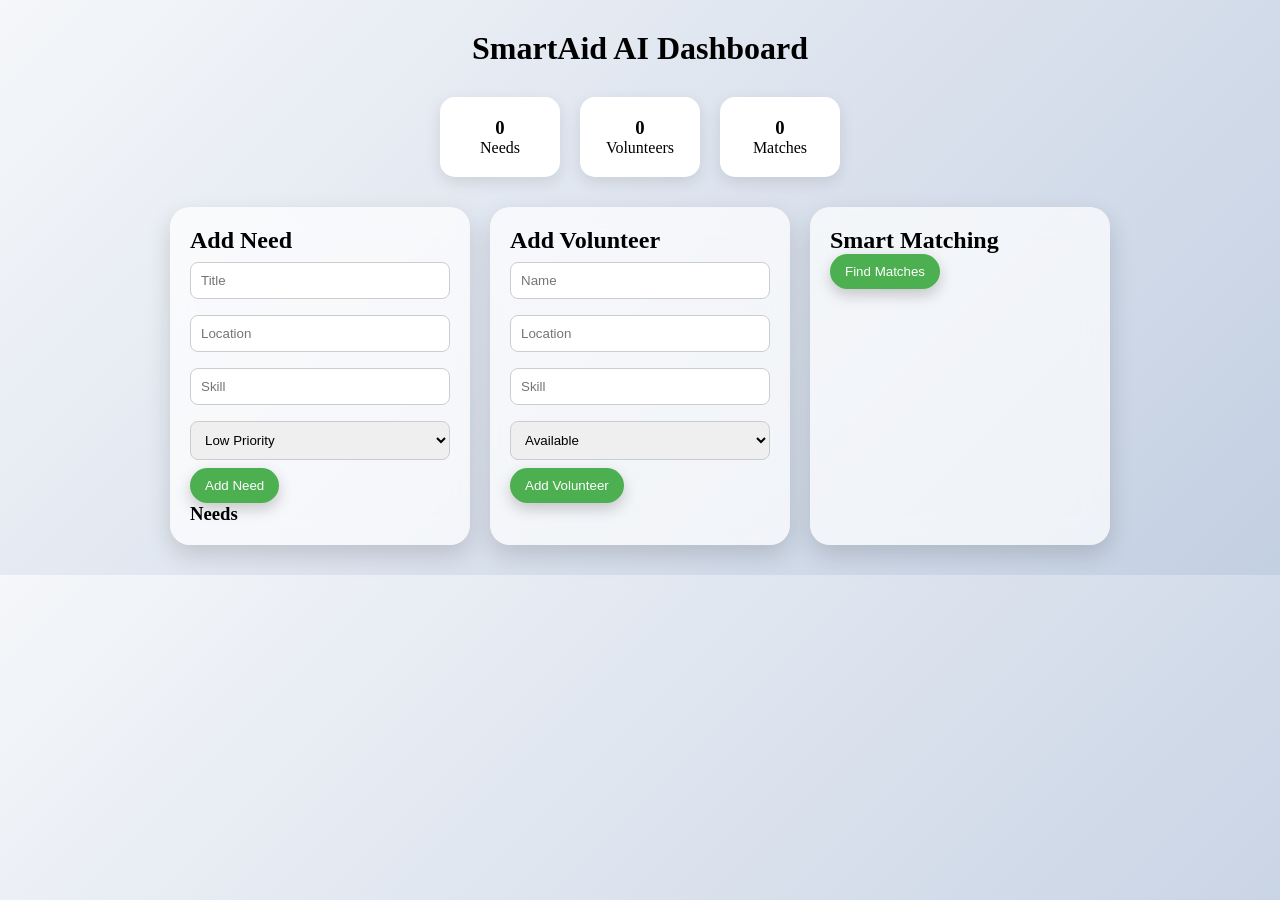
==== frontend/dashboard.html @ 3890c7d8 "first commit" ====
<!DOCTYPE html>
<html>
<head>
    <title>SmartAid Dashboard</title>
    <link rel="stylesheet" href="style.css">
</head>

<body>

<h1 class="title">SmartAid AI Dashboard</h1>

<!-- 🔥 STATS -->
<div class="stats">
    <div class="stat-card">
        <h3 id="needCount">0</h3>
        <p>Needs</p>
    </div>

    <div class="stat-card">
        <h3 id="volCount">0</h3>
        <p>Volunteers</p>
    </div>

    <div class="stat-card">
        <h3 id="matchCount">0</h3>
        <p>Matches</p>
    </div>
</div>

<div class="container">

    <!-- ADD NEED -->
    <div class="card">
        <h2>Add Need</h2>

        <input id="needTitle" placeholder="Title">
        <input id="needLocation" placeholder="Location">
        <input id="needSkill" placeholder="Skill">

        <select id="needPriority">
            <option value="low">Low Priority</option>
            <option value="medium">Medium Priority</option>
            <option value="high">High Priority</option>
        </select>

        <button onclick="addNeed()">Add Need</button>

        <h3>Needs</h3>
        <ul id="needsList"></ul>
    </div>

    <!-- ADD VOLUNTEER -->
    <div class="card">
        <h2>Add Volunteer</h2>

        <input id="volName" placeholder="Name">
        <input id="volLocation" placeholder="Location">
        <input id="volSkill" placeholder="Skill">

        <select id="volAvailability">
            <option value="yes">Available</option>
            <option value="no">Not Available</option>
        </select>

        <button onclick="addVolunteer()">Add Volunteer</button>
    </div>

    <!-- MATCH -->
    <div class="card">
        <h2>Smart Matching</h2>

        <button onclick="findMatches()">Find Matches</button>

        <div id="results"></div>
    </div>

</div>

<script>

const API = "http://127.0.0.1:8000";

let needsList = [];
let volunteerCount = 0;
let matchCount = 0;

// UPDATE STATS
function updateStats() {
    document.getElementById("needCount").innerText = needsList.length;
    document.getElementById("volCount").innerText = volunteerCount;
    document.getElementById("matchCount").innerText = matchCount;
}

// ADD NEED
async function addNeed() {
    const title = document.getElementById("needTitle").value;
    const location = document.getElementById("needLocation").value;
    const skill = document.getElementById("needSkill").value;
    const priority = document.getElementById("needPriority").value;

    await fetch(`${API}/add_need`, {
        method: "POST",
        headers: {"Content-Type": "application/json"},
        body: JSON.stringify({title, location, skill, priority})
    });

    needsList.push(title + " (" + priority + ")");
    renderNeeds();
    updateStats();
}

// SHOW NEEDS
function renderNeeds() {
    const list = document.getElementById("needsList");
    list.innerHTML = "";

    needsList.forEach(n => {
        const li = document.createElement("li");
        li.innerText = n;
        list.appendChild(li);
    });
}

// ADD VOLUNTEER
async function addVolunteer() {
    const name = document.getElementById("volName").value;
    const location = document.getElementById("volLocation").value;
    const skill = document.getElementById("volSkill").value;
    const availability = document.getElementById("volAvailability").value;

    await fetch(`${API}/add_volunteer`, {
        method: "POST",
        headers: {"Content-Type": "application/json"},
        body: JSON.stringify({name, location, skill, availability})
    });

    volunteerCount++;
    updateStats();
}

// MATCH
async function findMatches() {
    const res = await fetch(`${API}/match`);
    const data = await res.json();

    const resultDiv = document.getElementById("results");
    resultDiv.innerHTML = "";

    matchCount = data.length;
    updateStats();

    data.forEach(item => {

        let color = "green";

        if (item.priority === "high") color = "red";
        else if (item.priority === "medium") color = "orange";

        const explanation = `
Matched because:
✔ Location matched
✔ Skill matched
✔ Priority is ${item.priority}
✔ Volunteer is ${item.availability}
        `;

        const div = document.createElement("div");

        div.className = "result-card";
        div.style.borderLeft = `6px solid ${color}`;

        div.innerHTML = `
            <b>${item.need}</b> 
            <span style="color:${color}">(${item.priority})</span><br>
            Volunteer: ${item.volunteer}<br>
            Availability: ${item.availability}<br>
            Score: ${item.score}<br><br>
            <small>${explanation}</small>
        `;

        resultDiv.appendChild(div);
    });
}

</script>

</body>
</html>
---- frontend/style.css ----
/* RESET */
* {
    margin: 0;
    padding: 0;
    box-sizing: border-box;
}

/* ================= HOME PAGE ================= */

.home-body {
    font-family: 'Poppins', cursive;
    background: linear-gradient(-45deg, #1b5e20, #2e7d32, #4caf50, #81c784);
    background-size: 400% 400%;
    animation: gradientMove 10s ease infinite;
    color: white;
    text-align: center;
    min-height: 100vh;
    overflow: hidden;
}

/* GRADIENT ANIMATION */
@keyframes gradientMove {
    0% { background-position: 0% 50%; }
    50% { background-position: 100% 50%; }
    100% { background-position: 0% 50%; }
}

/* FLOATING BLOBS */
.blob, .blob2 {
    position: absolute;
    width: 300px;
    height: 300px;
    background: rgba(255,255,255,0.2);
    border-radius: 50%;
    filter: blur(80px);
    animation: float 10s infinite alternate;
    z-index: 0;
}

.blob {
    top: 10%;
    left: 10%;
}

.blob2 {
    bottom: 10%;
    right: 10%;
}

@keyframes float {
    from { transform: translateY(0px); }
    to { transform: translateY(50px); }
}

/* HERO */
.hero {
    position: relative;
    z-index: 1;
    padding: 120px 20px;
    animation: fadeIn 1.5s ease;
}

.hero h1 {
    font-size: 60px;
    letter-spacing: 2px;
}

.tagline {
    font-size: 22px;
    margin: 20px 0;
    opacity: 0.9;
}

/* FADE */
@keyframes fadeIn {
    from {
        opacity: 0;
        transform: translateY(30px);
    }
    to {
        opacity: 1;
        transform: translateY(0);
    }
}

/* JELLY BUTTON + PULSE */
.hero button {
    padding: 14px 30px;
    font-size: 16px;
    border-radius: 30px;
    border: none;
    background: white;
    color: #2e7d32;
    cursor: pointer;
    animation: pulse 2s infinite;
    transition: 0.3s;
}

.hero button:hover {
    transform: scale(1.1);
}

.hero button:active {
    transform: scale(0.9);
}

@keyframes pulse {
    0% { box-shadow: 0 0 0 0 rgba(255,255,255,0.7); }
    70% { box-shadow: 0 0 0 20px rgba(255,255,255,0); }
    100% { box-shadow: 0 0 0 0 rgba(255,255,255,0); }
}

/* FEATURES */
.features {
    position: relative;
    z-index: 1;
    display: flex;
    justify-content: center;
    gap: 30px;
    padding: 50px;
}

/* GLASS CARDS */
.feature {
    background: rgba(255,255,255,0.15);
    backdrop-filter: blur(10px);
    padding: 25px;
    border-radius: 20px;
    width: 220px;
    transition: all 0.4s ease;
    box-shadow: 0 10px 30px rgba(0,0,0,0.2);
}

.feature:hover {
    transform: translateY(-10px) scale(1.05);
}

/* ================= DASHBOARD ================= */

body {
    font-family: "Times New Roman", serif;
    background: linear-gradient(135deg, #f5f7fa, #c3cfe2);
}

h1 {
    text-align: center;
    margin: 30px 0;
}

.stats {
    display: flex;
    justify-content: center;
    gap: 20px;
}

.stat-card {
    background: white;
    padding: 20px;
    border-radius: 15px;
    width: 120px;
    text-align: center;
    box-shadow: 0 5px 15px rgba(0,0,0,0.1);
}

.container {
    display: flex;
    justify-content: center;
    gap: 20px;
    padding: 30px;
}

.card {
    background: rgba(255,255,255,0.7);
    backdrop-filter: blur(12px);
    padding: 20px;
    border-radius: 20px;
    width: 300px;
    box-shadow: 0 10px 25px rgba(0,0,0,0.15);
    transition: 0.3s;
}

.card:hover {
    transform: translateY(-8px);
}

input, select {
    width: 100%;
    padding: 10px;
    margin: 8px 0;
    border-radius: 8px;
    border: 1px solid #ccc;
}

button {
    padding: 10px 15px;
    border-radius: 25px;
    border: none;
    background: #4CAF50;
    color: white;
    cursor: pointer;
    transition: 0.3s;
    box-shadow: 0 6px 15px rgba(0,0,0,0.2);
}

button:hover {
    transform: scale(1.08);
}

button:active {
    transform: scale(0.92);
}

.result-card {
    background: white;
    padding: 10px;
    margin: 10px 0;
    border-left: 5px solid red;
    border-radius: 10px;
}
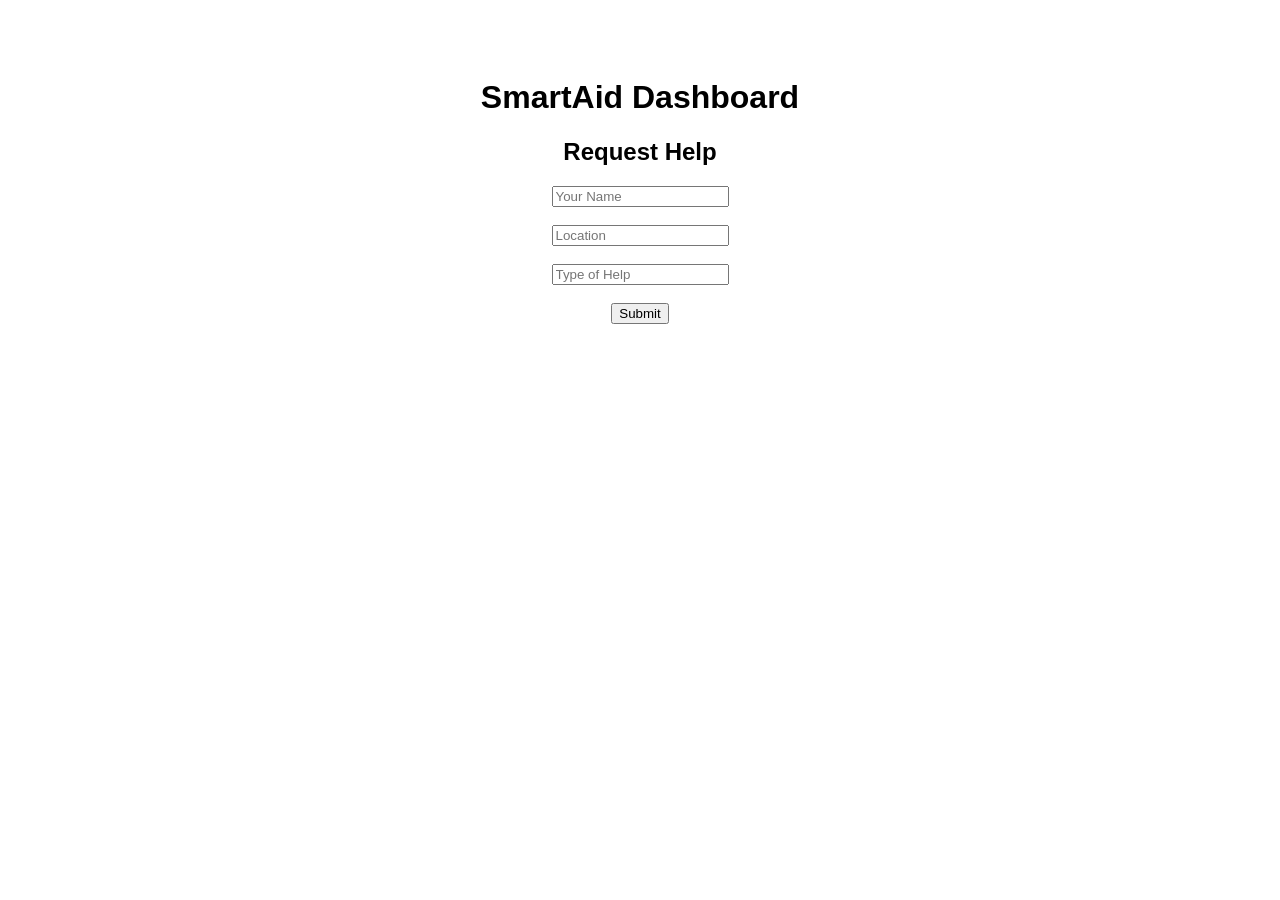
==== commit ccfcb162: "final clean structure" ====
--- a/frontend/dashboard.html
+++ b/frontend/dashboard.html
@@ -1,187 +1,30 @@
 <!DOCTYPE html>
 <html>
 <head>
-    <title>SmartAid Dashboard</title>
-    <link rel="stylesheet" href="style.css">
+<title>Dashboard</title>
 </head>
 
-<body>
+<body style="font-family: Arial; text-align:center; padding:50px;">
 
-<h1 class="title">SmartAid AI Dashboard</h1>
+<h1>SmartAid Dashboard</h1>
 
-<!-- 🔥 STATS -->
-<div class="stats">
-    <div class="stat-card">
-        <h3 id="needCount">0</h3>
-        <p>Needs</p>
-    </div>
+<h2>Request Help</h2>
 
-    <div class="stat-card">
-        <h3 id="volCount">0</h3>
-        <p>Volunteers</p>
-    </div>
+<form id="helpForm">
+  <input type="text" placeholder="Your Name" required><br><br>
+  <input type="text" placeholder="Location" required><br><br>
+  <input type="text" placeholder="Type of Help" required><br><br>
+  <button type="submit">Submit</button>
+</form>
 
-    <div class="stat-card">
-        <h3 id="matchCount">0</h3>
-        <p>Matches</p>
-    </div>
-</div>
-
-<div class="container">
-
-    <!-- ADD NEED -->
-    <div class="card">
-        <h2>Add Need</h2>
-
-        <input id="needTitle" placeholder="Title">
-        <input id="needLocation" placeholder="Location">
-        <input id="needSkill" placeholder="Skill">
-
-        <select id="needPriority">
-            <option value="low">Low Priority</option>
-            <option value="medium">Medium Priority</option>
-            <option value="high">High Priority</option>
-        </select>
-
-        <button onclick="addNeed()">Add Need</button>
-
-        <h3>Needs</h3>
-        <ul id="needsList"></ul>
-    </div>
-
-    <!-- ADD VOLUNTEER -->
-    <div class="card">
-        <h2>Add Volunteer</h2>
-
-        <input id="volName" placeholder="Name">
-        <input id="volLocation" placeholder="Location">
-        <input id="volSkill" placeholder="Skill">
-
-        <select id="volAvailability">
-            <option value="yes">Available</option>
-            <option value="no">Not Available</option>
-        </select>
-
-        <button onclick="addVolunteer()">Add Volunteer</button>
-    </div>
-
-    <!-- MATCH -->
-    <div class="card">
-        <h2>Smart Matching</h2>
-
-        <button onclick="findMatches()">Find Matches</button>
-
-        <div id="results"></div>
-    </div>
-
-</div>
+<div id="output"></div>
 
 <script>
-
-const API = "http://127.0.0.1:8000";
-
-let needsList = [];
-let volunteerCount = 0;
-let matchCount = 0;
-
-// UPDATE STATS
-function updateStats() {
-    document.getElementById("needCount").innerText = needsList.length;
-    document.getElementById("volCount").innerText = volunteerCount;
-    document.getElementById("matchCount").innerText = matchCount;
-}
-
-// ADD NEED
-async function addNeed() {
-    const title = document.getElementById("needTitle").value;
-    const location = document.getElementById("needLocation").value;
-    const skill = document.getElementById("needSkill").value;
-    const priority = document.getElementById("needPriority").value;
-
-    await fetch(`${API}/add_need`, {
-        method: "POST",
-        headers: {"Content-Type": "application/json"},
-        body: JSON.stringify({title, location, skill, priority})
-    });
-
-    needsList.push(title + " (" + priority + ")");
-    renderNeeds();
-    updateStats();
-}
-
-// SHOW NEEDS
-function renderNeeds() {
-    const list = document.getElementById("needsList");
-    list.innerHTML = "";
-
-    needsList.forEach(n => {
-        const li = document.createElement("li");
-        li.innerText = n;
-        list.appendChild(li);
-    });
-}
-
-// ADD VOLUNTEER
-async function addVolunteer() {
-    const name = document.getElementById("volName").value;
-    const location = document.getElementById("volLocation").value;
-    const skill = document.getElementById("volSkill").value;
-    const availability = document.getElementById("volAvailability").value;
-
-    await fetch(`${API}/add_volunteer`, {
-        method: "POST",
-        headers: {"Content-Type": "application/json"},
-        body: JSON.stringify({name, location, skill, availability})
-    });
-
-    volunteerCount++;
-    updateStats();
-}
-
-// MATCH
-async function findMatches() {
-    const res = await fetch(`${API}/match`);
-    const data = await res.json();
-
-    const resultDiv = document.getElementById("results");
-    resultDiv.innerHTML = "";
-
-    matchCount = data.length;
-    updateStats();
-
-    data.forEach(item => {
-
-        let color = "green";
-
-        if (item.priority === "high") color = "red";
-        else if (item.priority === "medium") color = "orange";
-
-        const explanation = `
-Matched because:
-✔ Location matched
-✔ Skill matched
-✔ Priority is ${item.priority}
-✔ Volunteer is ${item.availability}
-        `;
-
-        const div = document.createElement("div");
-
-        div.className = "result-card";
-        div.style.borderLeft = `6px solid ${color}`;
-
-        div.innerHTML = `
-            <b>${item.need}</b> 
-            <span style="color:${color}">(${item.priority})</span><br>
-            Volunteer: ${item.volunteer}<br>
-            Availability: ${item.availability}<br>
-            Score: ${item.score}<br><br>
-            <small>${explanation}</small>
-        `;
-
-        resultDiv.appendChild(div);
-    });
-}
-
+document.getElementById("helpForm").addEventListener("submit", function(e){
+  e.preventDefault();
+  document.getElementById("output").innerHTML =
+    "<p style='color:green;'>Request Submitted ✅</p>";
+});
 </script>
 
 </body>
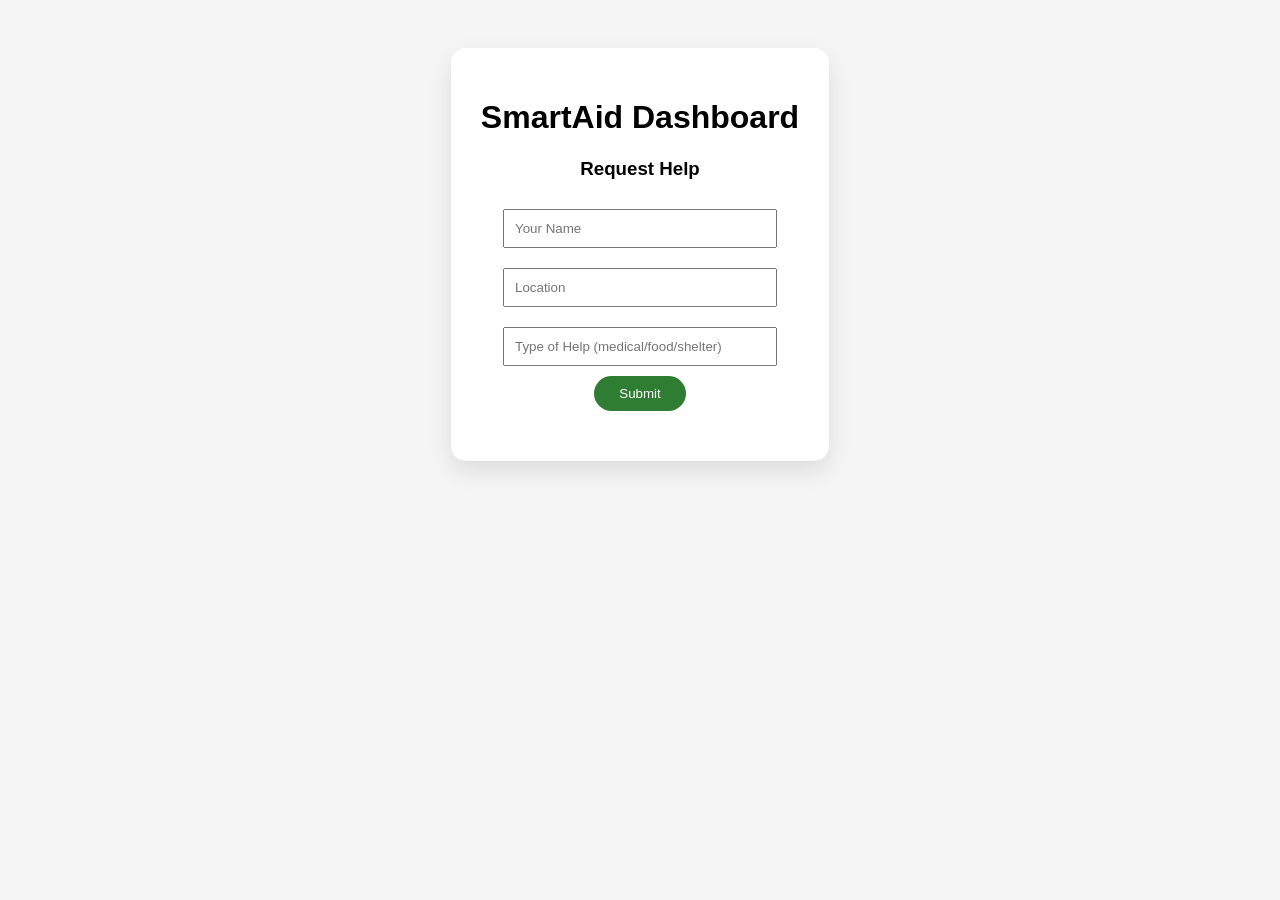
==== commit 8f1a1f3d: "added AI prority logic" ====
--- a/frontend/dashboard.html
+++ b/frontend/dashboard.html
@@ -1,29 +1,86 @@
 <!DOCTYPE html>
 <html>
 <head>
-<title>Dashboard</title>
+<title>SmartAid Dashboard</title>
+
+<style>
+body {
+  font-family: Arial;
+  text-align: center;
+  padding: 40px;
+  background: #f5f5f5;
+}
+
+.card {
+  background: white;
+  padding: 30px;
+  border-radius: 15px;
+  display: inline-block;
+  box-shadow: 0 10px 25px rgba(0,0,0,0.1);
+}
+
+input {
+  margin: 10px;
+  padding: 10px;
+  width: 250px;
+}
+
+button {
+  padding: 10px 25px;
+  background: #2e7d32;
+  color: white;
+  border: none;
+  border-radius: 20px;
+  cursor: pointer;
+}
+
+.result {
+  margin-top: 20px;
+  font-size: 18px;
+}
+</style>
+
 </head>
 
-<body style="font-family: Arial; text-align:center; padding:50px;">
+<body>
 
-<h1>SmartAid Dashboard</h1>
+<div class="card">
+  <h1>SmartAid Dashboard</h1>
 
-<h2>Request Help</h2>
+  <h3>Request Help</h3>
 
-<form id="helpForm">
-  <input type="text" placeholder="Your Name" required><br><br>
-  <input type="text" placeholder="Location" required><br><br>
-  <input type="text" placeholder="Type of Help" required><br><br>
-  <button type="submit">Submit</button>
-</form>
+  <form id="helpForm">
+    <input id="name" type="text" placeholder="Your Name" required><br>
+    <input id="location" type="text" placeholder="Location" required><br>
+    <input id="type" type="text" placeholder="Type of Help (medical/food/shelter)" required><br>
+    <button type="submit">Submit</button>
+  </form>
 
-<div id="output"></div>
+  <div id="output" class="result"></div>
+</div>
 
 <script>
 document.getElementById("helpForm").addEventListener("submit", function(e){
   e.preventDefault();
-  document.getElementById("output").innerHTML =
-    "<p style='color:green;'>Request Submitted ✅</p>";
+
+  let type = document.getElementById("type").value.toLowerCase();
+  let priority = "";
+
+  // 🔥 FAKE AI LOGIC
+  if(type.includes("medical") || type.includes("emergency")){
+    priority = "🔴 HIGH PRIORITY - Immediate help required!";
+  }
+  else if(type.includes("food") || type.includes("water")){
+    priority = "🟡 MEDIUM PRIORITY - Help will be arranged soon.";
+  }
+  else{
+    priority = "🟢 LOW PRIORITY - Added to queue.";
+  }
+
+  document.getElementById("output").innerHTML = `
+    <p><b>Request Received ✅</b></p>
+    <p>${priority}</p>
+  `;
 });
 </script>
 
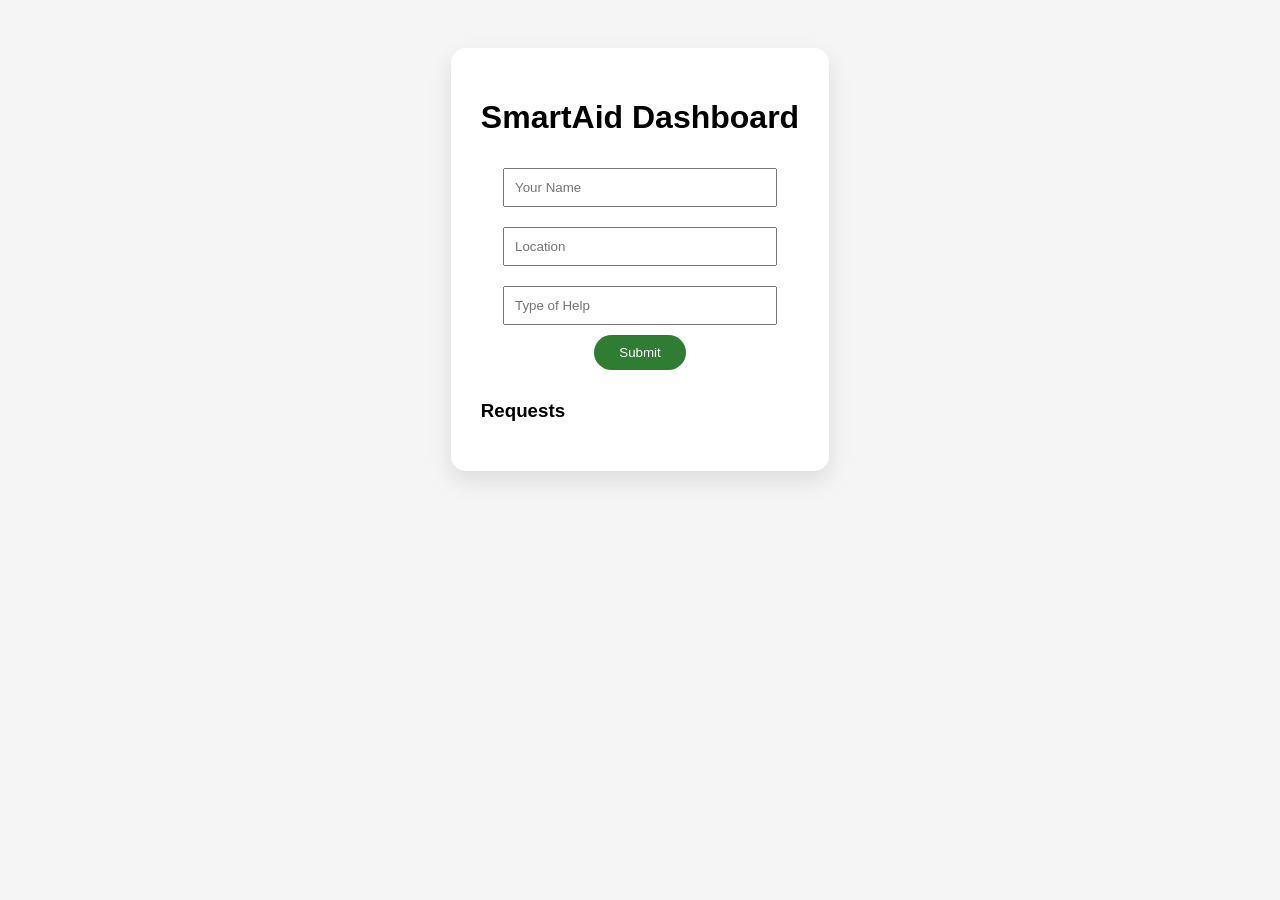
==== commit 1f7d852c: "added volunteer matching + request list" ====
--- a/frontend/dashboard.html
+++ b/frontend/dashboard.html
@@ -6,9 +6,8 @@
 <style>
 body {
   font-family: Arial;
+  background: #f5f5f5;
   text-align: center;
-  padding: 40px;
-  background: #f5f5f5;
 }
 
 .card {
@@ -16,6 +15,7 @@
   padding: 30px;
   border-radius: 15px;
   display: inline-block;
+  margin-top: 40px;
   box-shadow: 0 10px 25px rgba(0,0,0,0.1);
 }
 
@@ -38,6 +38,18 @@
   margin-top: 20px;
   font-size: 18px;
 }
+
+.list {
+  margin-top: 30px;
+  text-align: left;
+}
+
+.item {
+  background: #eee;
+  padding: 10px;
+  margin: 10px 0;
+  border-radius: 10px;
+}
 </style>
 
 </head>
@@ -47,40 +59,76 @@
 <div class="card">
   <h1>SmartAid Dashboard</h1>
 
-  <h3>Request Help</h3>
-
   <form id="helpForm">
     <input id="name" type="text" placeholder="Your Name" required><br>
     <input id="location" type="text" placeholder="Location" required><br>
-    <input id="type" type="text" placeholder="Type of Help (medical/food/shelter)" required><br>
+    <input id="type" type="text" placeholder="Type of Help" required><br>
     <button type="submit">Submit</button>
   </form>
 
   <div id="output" class="result"></div>
+
+  <div class="list">
+    <h3>Requests</h3>
+    <div id="requests"></div>
+  </div>
 </div>
 
 <script>
+
+// 🔥 FAKE VOLUNTEER DATABASE
+const volunteers = [
+  {name: "Rahul", type: "medical"},
+  {name: "Anita", type: "food"},
+  {name: "John", type: "shelter"}
+];
+
 document.getElementById("helpForm").addEventListener("submit", function(e){
   e.preventDefault();
 
+  let name = document.getElementById("name").value;
+  let location = document.getElementById("location").value;
   let type = document.getElementById("type").value.toLowerCase();
+
   let priority = "";
+  let volunteer = "No volunteer available";
 
-  // 🔥 FAKE AI LOGIC
+  // 🔴 AI PRIORITY LOGIC
   if(type.includes("medical") || type.includes("emergency")){
-    priority = "🔴 HIGH PRIORITY - Immediate help required!";
+    priority = "🔴 HIGH";
   }
   else if(type.includes("food") || type.includes("water")){
-    priority = "🟡 MEDIUM PRIORITY - Help will be arranged soon.";
+    priority = "🟡 MEDIUM";
   }
   else{
-    priority = "🟢 LOW PRIORITY - Added to queue.";
+    priority = "🟢 LOW";
   }
 
+  // 🤖 MATCH VOLUNTEER
+  volunteers.forEach(v => {
+    if(type.includes(v.type)){
+      volunteer = v.name;
+    }
+  });
+
+  // 💬 SMART RESPONSE
   document.getElementById("output").innerHTML = `
-    <p><b>Request Received ✅</b></p>
-    <p>${priority}</p>
+    <p><b>Request Submitted ✅</b></p>
+    <p>Priority: ${priority}</p>
+    <p>Assigned Volunteer: <b>${volunteer}</b></p>
   `;
+
+  // 📦 STORE & DISPLAY REQUEST
+  let requestHTML = `
+    <div class="item">
+      <b>${name}</b> - ${type} (${priority})<br>
+      📍 ${location}<br>
+      👤 ${volunteer}
+    </div>
+  `;
+
+  document.getElementById("requests").innerHTML += requestHTML;
+
 });
 </script>
 
